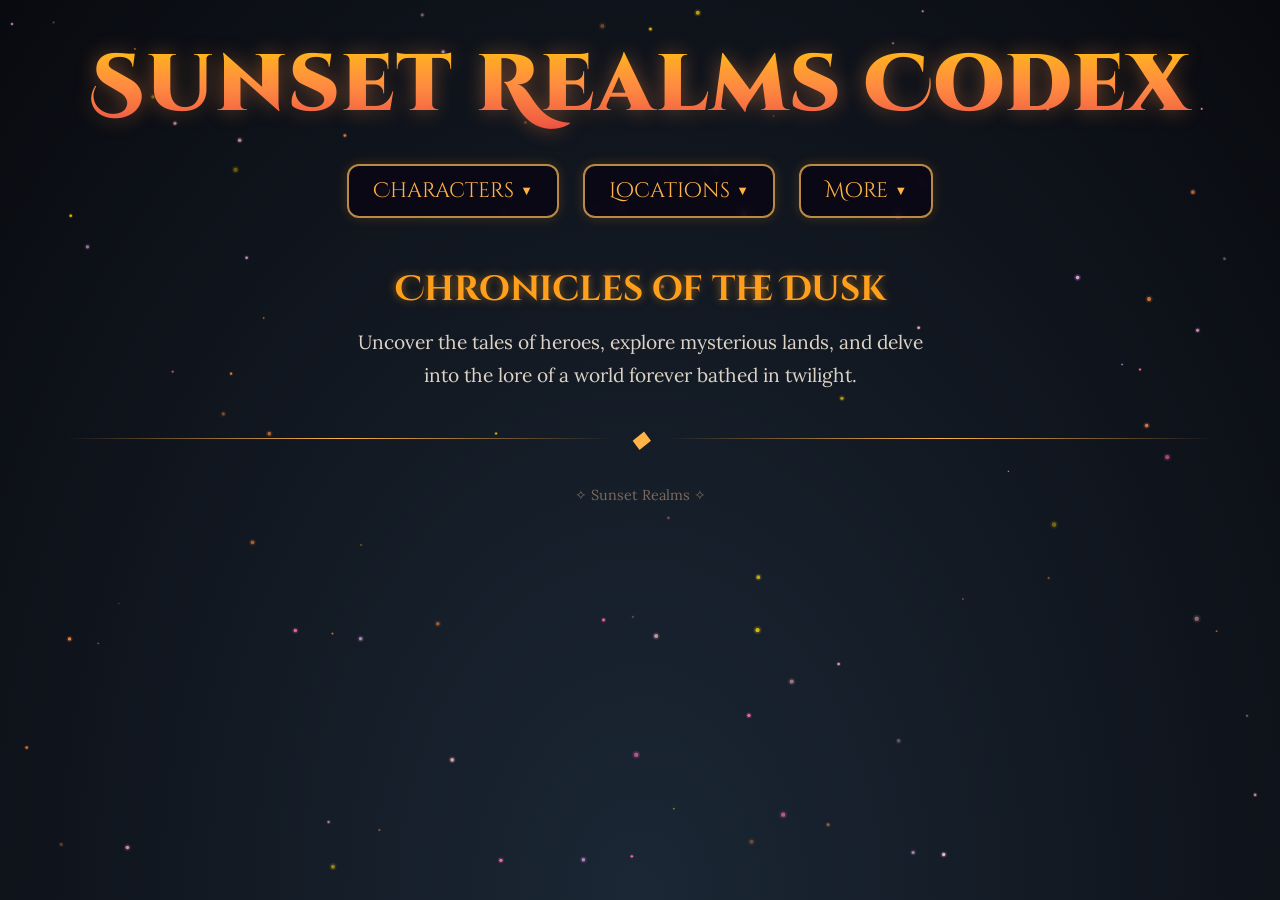
==== index.html @ 877723d3 "Add files via upload" ====
<!DOCTYPE html>
<html lang="en">
<head>
   <meta charset="UTF-8">
   <meta name="viewport" content="width=device-width, initial-scale=1.0">
   <title>Sunset Realms – D&D Codex</title>
   <link rel="preconnect" href="https://fonts.googleapis.com">
   <link rel="preconnect" href="https://fonts.gstatic.com" crossorigin>
<link href="https://fonts.googleapis.com/css2?family=Cinzel+Decorative:wght@700;900&family=Lora:ital,wght@0,400;0,700;1,400&display=swap" rel="stylesheet">
   <link rel="stylesheet" href="styles/homemain.css">
</head>
<body>
   <!-- Animated starfield canvas (same as character page) -->
<canvas id="stars-canvas"></canvas>

   <div class="container">
<!-- Top bar with site title and navigation -->
       <header class="home-header">
           <h1 class="site-title">Sunset Realms Codex</h1>
            <nav class="main-nav">
<ul class="nav-list">
<li class="nav-item dropdown">
                       <button class="dropdown-trigger" data-menu="characters">
                            Characters <span class="arrow">▼</span>
</button>
<ul class="dropdown-menu" id="dropdown-characters">
                           <li><a href="character.html">Eldrin Shadowmere</a></li>
                           <li><a href="#">Lyra Moonshadow</a></li>
                            <li><a href="#">Thorne Ironvein</a></li>
                           <li><a href="#">Seraphina Dawnstar</a></li>
                        </ul>
                    </li>
                   <li class="nav-item dropdown">
<button class="dropdown-trigger" data-menu="locations">
                            Locations <span class="arrow">▼</span>
                        </button>
<ul class="dropdown-menu" id="dropdown-locations">
<li><a href="#">The Sunken Crypts of Myr</a></li>
                           <li><a href="#">Ghostlight Bridge</a></li>
                            <li><a href="#">Thornhollow Village</a></li>
                            <li><a href="#">Silvanus Enclave</a></li>
                           <li><a href="#">Obsidian Peaks</a></li>
                        </ul>
                    </li>
<li class="nav-item dropdown">
<button class="dropdown-trigger" data-menu="other">
                            More <span class="arrow">▼</span>
                        </button>
                       <ul class="dropdown-menu" id="dropdown-other">
                            <li><a href="#">Factions</a></li>
                           <li><a href="#">Artifacts</a></li>
                            <li><a href="#">Quests</a></li>
                            <li><a href="#">Bestiary</a></li>
                            <li><a href="#">Timeline</a></li>
                        </ul>
</li>
                </ul>
</nav>
        </header>

        <!-- Hero message -->
       <section class="hero-message">
           <h2>Chronicles of the Dusk</h2>
            <p>Uncover the tales of heroes, explore mysterious lands, and delve into the lore of a world forever bathed in twilight.</p>
       </section>

        <!-- Decorative divider -->
        <div class="divider">
            <i>◆</i>
        </div>

       <!-- Footer -->
        <footer>
            ✧ Sunset Realms ✧</footer>
    </div>

    <!-- Starfield animation (shared) -->
   <script src="scripts/charscript.js"></script>
   <!-- Dropdown toggle logic -->
<script src="scripts/homescript.js"></script>
</body>
</html>
---- styles/homemain.css ----
* {
    margin: 0;
    padding: 0;
    box-sizing: border-box;
}

body {
    min-height: 100vh;
    background: radial-gradient(ellipse at bottom, #1b2735 0%, #090a0f 100%);
    font-family: 'Lora', serif;
    color: #f5e6d3;
    overflow-x: hidden;
}

/* Canvas for animated stars (same as character page) */
#stars-canvas {
    position: fixed;
    top: 0;
    left: 0;
    width: 100%;
    height: 100%;
    z-index: 0;
    pointer-events: none;
}

/* Main content container */
.container {
    position: relative;
    z-index: 1;
    max-width: 1200px;
    margin: 0 auto;
    padding: 2rem 1.5rem 3rem;
}

/* Header & Navigation */
.home-header {
    text-align: center;
    margin-bottom: 3rem;
}

.site-title {
    font-family: 'Cinzel Decorative', cursive;
    font-size: clamp(2.8rem, 10vw, 5rem);
    font-weight: 900;
    background: linear-gradient(180deg, #ffd700 0%, #ff8c42 50%, #e63946 100%);
    -webkit-background-clip: text;
    -webkit-text-fill-color: transparent;
    background-clip: text;
    text-shadow: 0 0 20px rgba(255, 140, 66, 0.4);
    letter-spacing: 2px;
    margin-bottom: 1.5rem;
}

/* Navigation bar */
.main-nav {
    display: inline-block;
}

.nav-list {
    display: flex;
    gap: 1.5rem;
    list-style: none;
    justify-content: center;
    flex-wrap: wrap;
}

.nav-item {
    position: relative;
}

.dropdown-trigger {
    background: none;
    border: 2px solid #b88a44;
    border-radius: 12px;
    padding: 0.7rem 1.5rem;
    font-family: 'Cinzel Decorative', cursive;
    font-size: 1.3rem;
    color: #ffb347;
    cursor: pointer;
    background: rgba(10, 5, 20, 0.8);
    backdrop-filter: blur(4px);
    transition: all 0.3s ease;
    display: flex;
    align-items: center;
    gap: 0.4rem;
    box-shadow: 0 0 12px rgba(255, 140, 0, 0.2);
}

.dropdown-trigger:hover,
.dropdown-trigger.active {
    background: rgba(25, 10, 40, 0.9);
    border-color: #ffb347;
    color: #ffd166;
    box-shadow: 0 0 20px rgba(255, 140, 0, 0.5);
}

.arrow {
    font-size: 0.8rem;
    transition: transform 0.3s ease;
}

.dropdown-trigger.active .arrow {
    transform: rotate(180deg);
}

/* Dropdown menu */
.dropdown-menu {
    position: absolute;
    top: calc(100% + 8px);
    left: 50%;
    transform: translateX(-50%);
    background: rgba(10, 5, 20, 0.95);
    backdrop-filter: blur(8px);
    border: 2px solid #b88a44;
    border-radius: 14px;
    padding: 0.8rem 0;
    min-width: 220px;
    list-style: none;
    opacity: 0;
    visibility: hidden;
    transition: opacity 0.25s ease, transform 0.25s ease;
    transform-origin: top center;
    z-index: 10;
    box-shadow: 0 10px 30px rgba(0,0,0,0.6);
}

.dropdown-menu.show {
    opacity: 1;
    visibility: visible;
    transform: translateX(-50%) translateY(0);
}

.dropdown-menu li {
    text-align: center;
}

.dropdown-menu a {
    display: block;
    padding: 0.7rem 1.5rem;
    color: #e4d4b0;
    text-decoration: none;
    font-size: 1.1rem;
    transition: background 0.2s, color 0.2s;
    font-family: 'Lora', serif;
    letter-spacing: 0.5px;
}

.dropdown-menu a:hover {
    background: rgba(255, 140, 66, 0.15);
    color: #ffd166;
}

/* Hero message */
.hero-message {
    text-align: center;
    margin: 3rem 0 2rem;
}

.hero-message h2 {
    font-family: 'Cinzel Decorative', cursive;
    font-size: 2.2rem;
    color: #ff9f1c;
    margin-bottom: 0.8rem;
    text-shadow: 0 0 8px rgba(255, 159, 28, 0.5);
}

.hero-message p {
    font-size: 1.2rem;
    color: #dcd3c6;
    max-width: 600px;
    margin: 0 auto;
    line-height: 1.7;
}

/* Divider (same as character page) */
.divider {
    display: flex;
    align-items: center;
    justify-content: center;
    gap: 1rem;
    margin: 2rem 0;
}

.divider::before,
.divider::after {
    content: '';
    height: 1px;
    flex: 1;
    background: linear-gradient(to right, transparent, #ffb347, transparent);
}

.divider i {
    color: #ffb347;
    font-size: 1.5rem;
}

/* Footer */
footer {
    text-align: center;
    margin-top: 2rem;
    color: #7a6a5a;
    font-size: 0.9rem;
}

/* Responsive */
@media (max-width: 600px) {
    .nav-list {
        flex-direction: column;
        gap: 1rem;
    }
    .dropdown-menu {
        position: static;
        transform: none;
        margin-top: 0.5rem;
        border-radius: 0 0 14px 14px;
    }
    .dropdown-trigger {
        width: 100%;
        justify-content: center;
    }
}
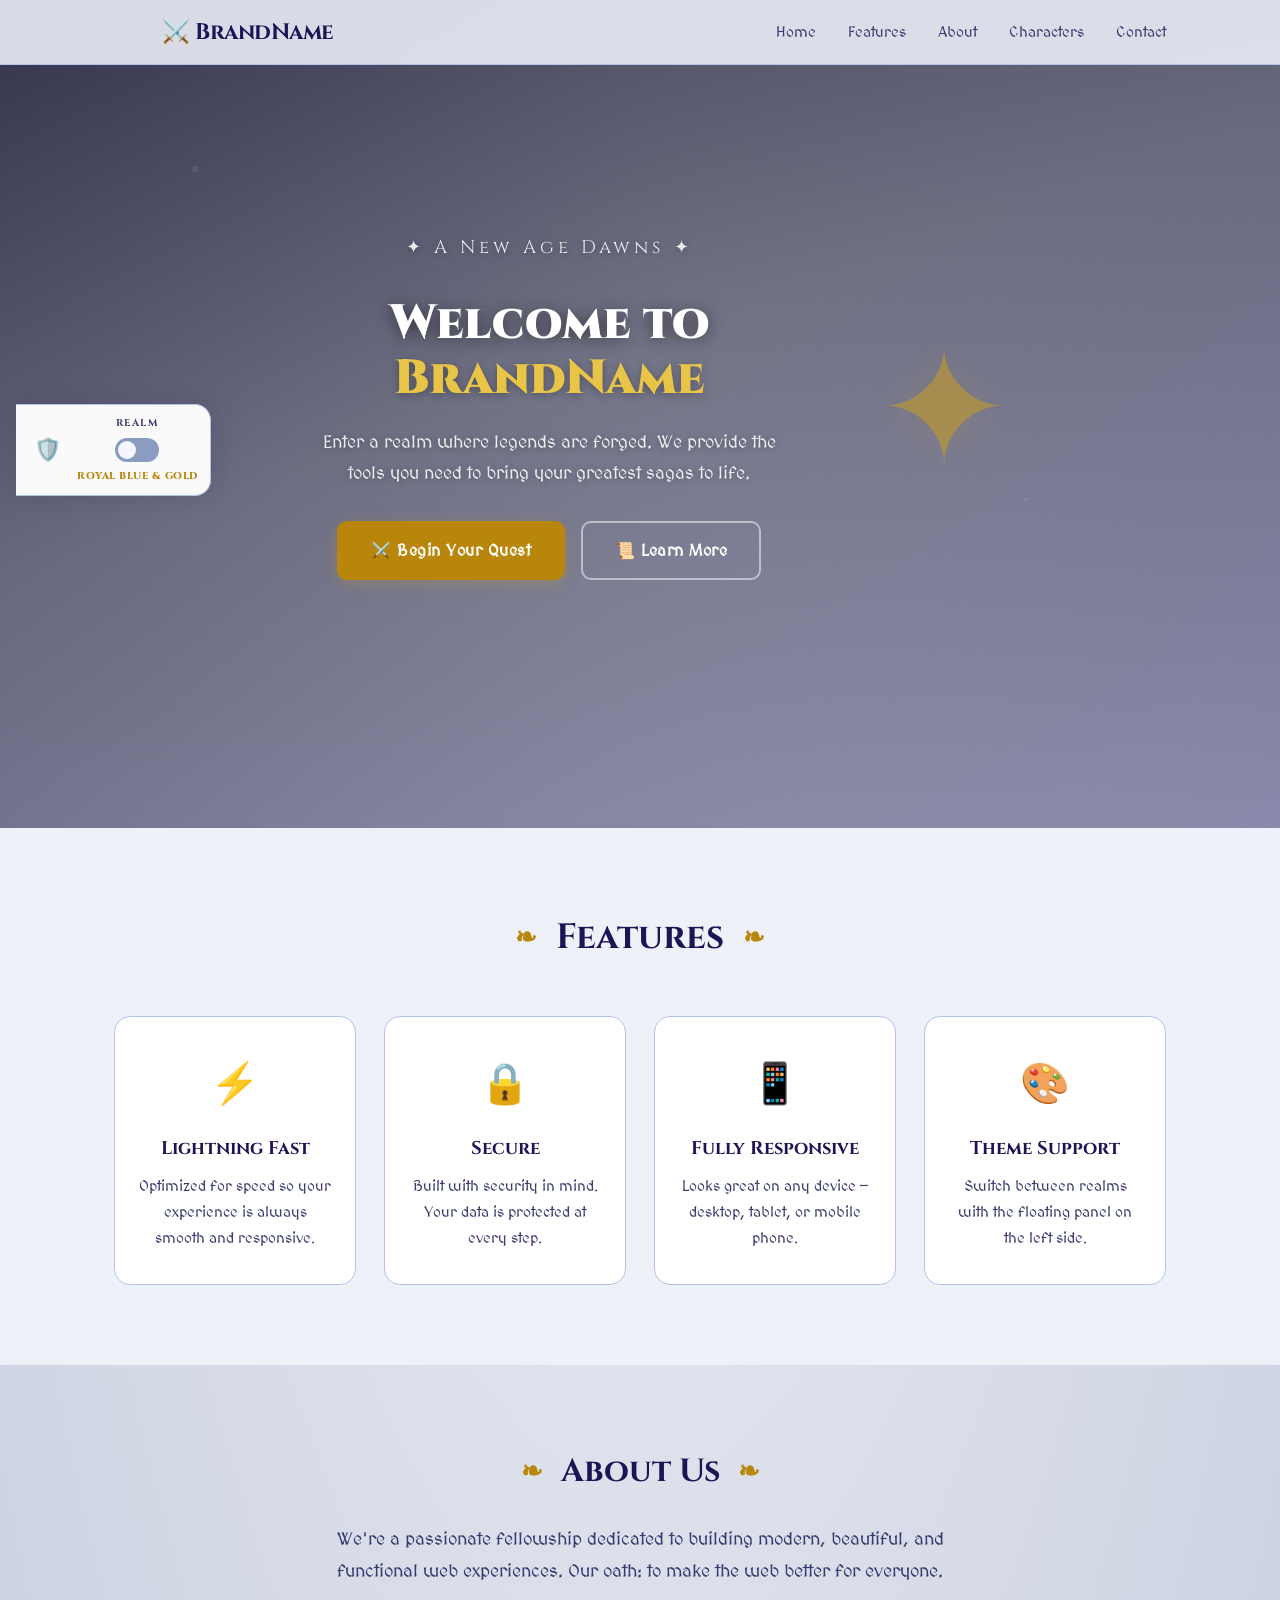
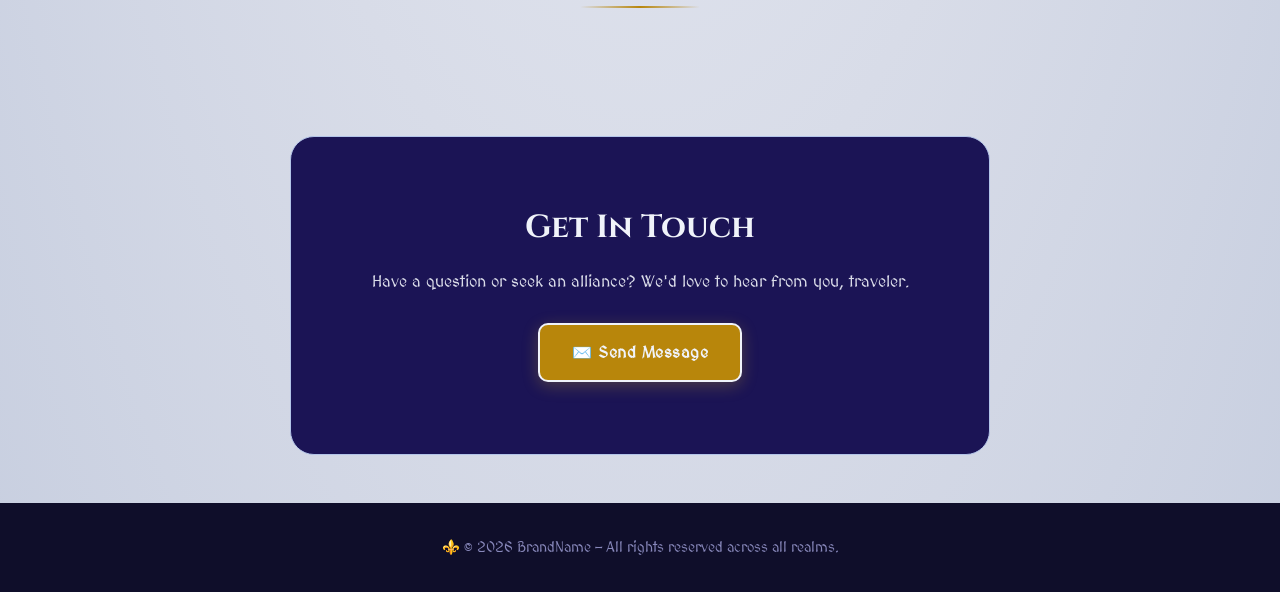
==== commit 15378977: "Add files via upload" ====
--- a/index.html
+++ b/index.html
@@ -1,82 +1,122 @@
-<!DOCTYPE html>
-<html lang="en">
-<head>
-   <meta charset="UTF-8">
-   <meta name="viewport" content="width=device-width, initial-scale=1.0">
-   <title>Sunset Realms – D&D Codex</title>
-   <link rel="preconnect" href="https://fonts.googleapis.com">
-   <link rel="preconnect" href="https://fonts.gstatic.com" crossorigin>
-<link href="https://fonts.googleapis.com/css2?family=Cinzel+Decorative:wght@700;900&family=Lora:ital,wght@0,400;0,700;1,400&display=swap" rel="stylesheet">
-   <link rel="stylesheet" href="styles/homemain.css">
-</head>
-<body>
-   <!-- Animated starfield canvas (same as character page) -->
-<canvas id="stars-canvas"></canvas>
-
-   <div class="container">
-<!-- Top bar with site title and navigation -->
-       <header class="home-header">
-           <h1 class="site-title">Sunset Realms Codex</h1>
-            <nav class="main-nav">
-<ul class="nav-list">
-<li class="nav-item dropdown">
-                       <button class="dropdown-trigger" data-menu="characters">
-                            Characters <span class="arrow">▼</span>
-</button>
-<ul class="dropdown-menu" id="dropdown-characters">
-                           <li><a href="character.html">Eldrin Shadowmere</a></li>
-                           <li><a href="#">Lyra Moonshadow</a></li>
-                            <li><a href="#">Thorne Ironvein</a></li>
-                           <li><a href="#">Seraphina Dawnstar</a></li>
-                        </ul>
-                    </li>
-                   <li class="nav-item dropdown">
-<button class="dropdown-trigger" data-menu="locations">
-                            Locations <span class="arrow">▼</span>
-                        </button>
-<ul class="dropdown-menu" id="dropdown-locations">
-<li><a href="#">The Sunken Crypts of Myr</a></li>
-                           <li><a href="#">Ghostlight Bridge</a></li>
-                            <li><a href="#">Thornhollow Village</a></li>
-                            <li><a href="#">Silvanus Enclave</a></li>
-                           <li><a href="#">Obsidian Peaks</a></li>
-                        </ul>
-                    </li>
-<li class="nav-item dropdown">
-<button class="dropdown-trigger" data-menu="other">
-                            More <span class="arrow">▼</span>
-                        </button>
-                       <ul class="dropdown-menu" id="dropdown-other">
-                            <li><a href="#">Factions</a></li>
-                           <li><a href="#">Artifacts</a></li>
-                            <li><a href="#">Quests</a></li>
-                            <li><a href="#">Bestiary</a></li>
-                            <li><a href="#">Timeline</a></li>
-                        </ul>
-</li>
-                </ul>
-</nav>
-        </header>
-
-        <!-- Hero message -->
-       <section class="hero-message">
-           <h2>Chronicles of the Dusk</h2>
-            <p>Uncover the tales of heroes, explore mysterious lands, and delve into the lore of a world forever bathed in twilight.</p>
-       </section>
-
-        <!-- Decorative divider -->
-        <div class="divider">
-            <i>◆</i>
-        </div>
-
-       <!-- Footer -->
-        <footer>
-            ✧ Sunset Realms ✧</footer>
-    </div>
-
-    <!-- Starfield animation (shared) -->
-   <script src="scripts/charscript.js"></script>
-   <!-- Dropdown toggle logic -->
-<script src="scripts/homescript.js"></script>
-</body>
-</html>
+<!DOCTYPE html>
+<html lang="en">
+<head>
+  <meta charset="UTF-8" />
+  <meta name="viewport" content="width=device-width, initial-scale=1.0" />
+  <title>BrandName — Realm of Legends</title>
+  <link rel="preconnect" href="https://fonts.googleapis.com" />
+  <link rel="preconnect" href="https://fonts.gstatic.com" crossorigin />
+  <link href="https://fonts.googleapis.com/css2?family=Cinzel:wght@400;700;900&family=MedievalSharp&display=swap" rel="stylesheet" />
+  <link rel="stylesheet" href="styles/style.css" />
+</head>
+<body>
+
+  <!-- Floating Theme Panel -->
+  <div class="theme-panel" id="themePanel">
+    <button class="theme-panel-toggle" id="themePanelToggle" aria-label="Toggle theme panel">
+      🛡️
+    </button>
+    <div class="theme-panel-body" id="themePanelBody">
+      <p class="theme-label">Realm</p>
+      <div class="toggle-switch">
+        <input type="checkbox" id="themeToggle" />
+        <label for="themeToggle" class="toggle-slider"></label>
+      </div>
+      <p class="theme-status" id="themeStatus">Royal Blue & Gold</p>
+    </div>
+  </div>
+
+  <!-- Navigation -->
+  <nav class="navbar" id="navbar">
+    <div class="container nav-container">
+      <div class="nav-brand">⚔️ BrandName</div>
+      <ul class="nav-links" id="navLinks">
+        <li><a href="index.html">Home</a></li>
+        <li><a href="index.html#features">Features</a></li>
+        <li><a href="index.html#about">About</a></li>
+        <li><a href="characters.html">Characters</a></li>
+        <li><a href="index.html#contact">Contact</a></li>
+      </ul>
+      <div class="hamburger" id="hamburger">
+        <span></span><span></span><span></span>
+      </div>
+    </div>
+  </nav>
+
+  <!-- Hero Section -->
+  <section class="hero" id="hero">
+    <div class="hero-overlay"></div>
+    <div class="hero-particles" aria-hidden="true"></div>
+    <div class="container hero-container">
+      <div class="hero-content">
+        <p class="hero-subtitle">✦ A New Age Dawns ✦</p>
+        <h1>Welcome to <span class="accent">BrandName</span></h1>
+        <p>Enter a realm where legends are forged. We provide the tools you need to bring your greatest sagas to life.</p>
+        <div class="hero-buttons">
+          <a href="#features" class="btn btn-primary">⚔️ Begin Your Quest</a>
+          <a href="#about" class="btn btn-secondary">📜 Learn More</a>
+        </div>
+      </div>
+      <div class="hero-visual">
+        <div class="hero-graphic">✦</div>
+      </div>
+    </div>
+  </section>
+
+  <!-- Features Section -->
+  <section class="features" id="features">
+    <div class="container">
+      <h2><span class="ornament">❧</span> Features <span class="ornament">❧</span></h2>
+      <div class="features-grid">
+        <div class="feature-card">
+          <div class="feature-icon">⚡</div>
+          <h3>Lightning Fast</h3>
+          <p>Optimized for speed so your experience is always smooth and responsive.</p>
+        </div>
+        <div class="feature-card">
+          <div class="feature-icon">🔒</div>
+          <h3>Secure</h3>
+          <p>Built with security in mind. Your data is protected at every step.</p>
+        </div>
+        <div class="feature-card">
+          <div class="feature-icon">📱</div>
+          <h3>Fully Responsive</h3>
+          <p>Looks great on any device — desktop, tablet, or mobile phone.</p>
+        </div>
+        <div class="feature-card">
+          <div class="feature-icon">🎨</div>
+          <h3>Theme Support</h3>
+          <p>Switch between realms with the floating panel on the left side.</p>
+        </div>
+      </div>
+    </div>
+  </section>
+
+  <!-- About Section -->
+  <section class="about" id="about">
+    <div class="container">
+      <h2><span class="ornament">❧</span> About Us <span class="ornament">❧</span></h2>
+      <p>We're a passionate fellowship dedicated to building modern, beautiful, and functional web experiences. Our oath: to make the web better for everyone.</p>
+      <div class="ornament-divider"></div>
+    </div>
+  </section>
+
+  <!-- Contact Section -->
+  <section class="contact" id="contact">
+    <div class="container">
+      <h2>Get In Touch</h2>
+      <p>Have a question or seek an alliance? We'd love to hear from you, traveler.</p>
+      <a href="mailto:hello@brandname.com" class="btn btn-primary">✉️ Send Message</a>
+    </div>
+  </section>
+
+  <!-- Footer -->
+  <footer class="footer">
+    <div class="container">
+      <p class="footer-text">⚜️ &copy; 2026 BrandName — All rights reserved across all realms.</p>
+    </div>
+  </footer>
+
+  <script src="scripts/indexscript.js"></script>
+</body>
+</html>
--- a/styles/style.css
+++ b/styles/style.css
@@ -0,0 +1,1191 @@
+/* ==============================================
+   Fantasy Theme System
+   Theme A: Royal Blue & Gold  (light mode)
+   Theme B: Crimson & Silver   (dark mode)
+   ============================================== */
+
+/* ========================================
+   VARIABLES — Royal Blue & Gold (Light)
+   ======================================== */
+   :root {
+    --font-display: 'Cinzel', serif;
+    --font-body:    'MedievalSharp', cursive;
+  
+    --bg-primary:       #e6eaf4;
+    --bg-secondary:     #f0f3fa;
+    --bg-card:          #ffffff;
+    --text-primary:     #1b1455;
+    --text-secondary:   #363a6e;
+    --accent:           #b8860b;
+    --accent-hover:     #967011;
+    --gold:             #c59b26;
+    --gold-light:       #e8c547;
+    --gold-glow:        rgba(197, 155, 38, 0.3);
+    --border-color:     #b3c4e8;
+    --shadow:           rgba(27, 20, 85, 0.1);
+    --shadow-strong:    rgba(27, 20, 85, 0.18);
+    --nav-bg:           rgba(230, 234, 244, 0.92);
+    --hero-graphic:     #c59b26;
+    --feature-bg:       #eef1f8;
+    --contact-bg:       #1b1455;
+    --contact-text:     #f0f3fa;
+    --footer-bg:        #0f0e2a;
+    --footer-text:      #8888bb;
+    --toggle-bg:        #8a9cc0;
+    --toggle-knob:      #f5f5ff;
+    --panel-bg:         rgba(255, 255, 255, 0.97);
+    --panel-border:     #b3c4e8;
+    --panel-shadow:     rgba(27, 20, 85, 0.12);
+    --btn-secondary-border: #b3c4e8;
+    --btn-secondary-text:   #1b1455;
+    --hero-overlay:     linear-gradient(
+                          160deg,
+                          rgba(15, 14, 42, 0.82) 0%,
+                          rgba(15, 14, 42, 0.55) 45%,
+                          rgba(27, 20, 85, 0.4) 100%
+                        );
+    --trait-bg:         rgba(184, 134, 11, 0.12);
+    --trait-text:       #b8860b;
+    --ring-color:       #b8860b;
+    --detail-bg:        rgba(230, 234, 244, 0.6);
+    --meta-tag-bg:      rgba(184, 134, 11, 0.1);
+    --meta-tag-text:    #b8860b;
+    --back-link-color:  #b8860b;
+    --ornament-color:   #b8860b;
+    --card-border-glow: rgba(184, 134, 11, 0.25);
+    --bg-radial:        radial-gradient(ellipse at top, #f0f3fa 0%, #d8dce8 60%, #c8cfe0 100%);
+  }
+  
+  /* ========================================
+     VARIABLES — Crimson & Silver (Dark)
+     ======================================== */
+  [data-theme="silver-red"] {
+    --bg-primary:       #14080c;
+    --bg-secondary:     #220e14;
+    --bg-card:          #2a131c;
+    --text-primary:     #e4d5c4;
+    --text-secondary:   #c0a898;
+    --accent:           #d93028;
+    --accent-hover:     #f44038;
+    --gold:             #8a8a9a;
+    --gold-light:       #a8a8b8;
+    --gold-glow:        rgba(217, 48, 40, 0.3);
+    --border-color:     #3d1f26;
+    --shadow:           rgba(0, 0, 0, 0.45);
+    --shadow-strong:    rgba(0, 0, 0, 0.6);
+    --nav-bg:           rgba(20, 8, 12, 0.94);
+    --hero-graphic:     #d93028;
+    --feature-bg:       #1a0c10;
+    --contact-bg:       #2a131c;
+    --contact-text:     #e4d5c4;
+    --footer-bg:        #0a0406;
+    --footer-text:      #776660;
+    --toggle-bg:        #553338;
+    --toggle-knob:      #f0e8e0;
+    --panel-bg:         rgba(35, 15, 20, 0.97);
+    --panel-border:     #3d1f26;
+    --panel-shadow:     rgba(0, 0, 0, 0.5);
+    --btn-secondary-border: #3d1f26;
+    --btn-secondary-text:   #e4d5c4;
+    --hero-overlay:     linear-gradient(
+                          160deg,
+                          rgba(10, 4, 6, 0.9) 0%,
+                          rgba(30, 10, 16, 0.6) 45%,
+                          rgba(42, 19, 28, 0.4) 100%
+                        );
+    --trait-bg:         rgba(217, 48, 40, 0.12);
+    --trait-text:       #d93028;
+    --ring-color:       #d93028;
+    --detail-bg:        rgba(25, 10, 14, 0.6);
+    --meta-tag-bg:      rgba(217, 48, 40, 0.1);
+    --meta-tag-text:    #d93028;
+    --back-link-color:  #d93028;
+    --ornament-color:   #d93028;
+    --card-border-glow: rgba(217, 48, 40, 0.25);
+    --bg-radial:        radial-gradient(ellipse at top, #1a0c10 0%, #14080c 50%, #0e0508 100%);
+  }
+  
+  
+  /* ==================================
+     Reset & Base Styles
+     ================================== */
+  *,
+  *::before,
+  *::after {
+    margin: 0;
+    padding: 0;
+    box-sizing: border-box;
+  }
+  
+  html {
+    scroll-behavior: smooth;
+  }
+  
+  body {
+    font-family: var(--font-body);
+    background: var(--bg-radial);
+    background-color: var(--bg-primary);
+    color: var(--text-primary);
+    line-height: 1.7;
+    transition: background-color 0.5s ease, color 0.5s ease;
+    overflow-x: hidden;
+  }
+  
+  a {
+    text-decoration: none;
+    color: inherit;
+  }
+  
+  ul {
+    list-style: none;
+  }
+  
+  .container {
+    max-width: 1100px;
+    margin: 0 auto;
+    padding: 0 24px;
+  }
+  
+  section {
+    padding: 80px 0;
+  }
+  
+  
+  /* ==================================
+     Floating Theme Panel
+     ================================== */
+  .theme-panel {
+    position: fixed;
+    top: 50%;
+    left: 16px;
+    transform: translateY(-50%);
+    z-index: 10000;
+    background: var(--panel-bg);
+    border: 1px solid var(--panel-border);
+    border-left: none;
+    border-radius: 0 16px 16px 0;
+    box-shadow: 4px 0 24px var(--panel-shadow);
+    padding: 10px 12px 10px 14px;
+    display: flex;
+    align-items: center;
+    gap: 12px;
+    transition: opacity 0.3s ease, box-shadow 0.3s ease, background-color 0.4s ease, border-color 0.4s ease;
+    cursor: default;
+    backdrop-filter: blur(12px);
+    -webkit-backdrop-filter: blur(12px);
+  }
+  
+  .theme-panel:hover {
+    box-shadow: 6px 0 32px var(--panel-shadow);
+  }
+  
+  .theme-panel.hidden {
+    opacity: 0;
+    pointer-events: none;
+  }
+  
+  .panel-open .theme-panel.hidden {
+    opacity: 1;
+    pointer-events: auto;
+  }
+  
+  .theme-panel-toggle {
+    background: none;
+    border: none;
+    cursor: pointer;
+    font-size: 22px;
+    line-height: 1;
+    padding: 6px 4px;
+    border-radius: 8px;
+    transition: background 0.2s;
+    flex-shrink: 0;
+    display: flex;
+    align-items: center;
+    justify-content: center;
+    color: inherit;
+  }
+  
+  .theme-panel-toggle:hover {
+    background: rgba(128, 128, 128, 0.15);
+  }
+  
+  .theme-panel-body {
+    display: flex;
+    flex-direction: column;
+    align-items: center;
+    gap: 6px;
+    white-space: nowrap;
+  }
+  
+  .theme-label {
+    font-family: var(--font-display);
+    font-size: 10px;
+    font-weight: 700;
+    color: var(--text-secondary);
+    text-transform: uppercase;
+    letter-spacing: 1.5px;
+    margin: 0;
+  }
+  
+  .theme-status {
+    font-family: var(--font-display);
+    font-size: 10px;
+    font-weight: 800;
+    color: var(--accent);
+    margin: 0;
+    text-transform: uppercase;
+    letter-spacing: 0.5px;
+  }
+  
+  /* Toggle Switch */
+  .toggle-switch {
+    position: relative;
+    width: 44px;
+    height: 24px;
+  }
+  
+  .toggle-switch input {
+    opacity: 0;
+    width: 0;
+    height: 0;
+    position: absolute;
+  }
+  
+  .toggle-slider {
+    position: absolute;
+    cursor: pointer;
+    inset: 0;
+    background-color: var(--toggle-bg);
+    border-radius: 24px;
+    transition: background-color 0.3s ease;
+  }
+  
+  .toggle-slider::before {
+    content: '';
+    position: absolute;
+    height: 18px;
+    width: 18px;
+    left: 3px;
+    bottom: 3px;
+    background-color: var(--toggle-knob);
+    border-radius: 50%;
+    transition: transform 0.3s ease, background-color 0.3s ease;
+  }
+  
+  .toggle-switch input:checked + .toggle-slider {
+    background-color: var(--accent);
+  }
+  
+  .toggle-switch input:checked + .toggle-slider::before {
+    transform: translateX(20px);
+  }
+  
+  /* Mobile: hide panel body */
+  @media (max-width: 600px) {
+    .theme-panel-body {
+      display: none;
+    }
+    .theme-panel {
+      padding: 10px 8px 10px 10px;
+      border-radius: 0 12px 12px 0;
+    }
+    .theme-panel:hover .theme-panel-body,
+    .theme-panel.active .theme-panel-body {
+      display: flex;
+      position: absolute;
+      left: 48px;
+      top: 50%;
+      transform: translateY(-50%);
+      background: var(--panel-bg);
+      border: 1px solid var(--panel-border);
+      border-radius: 12px;
+      padding: 12px 16px;
+      box-shadow: 6px 6px 24px var(--panel-shadow);
+    }
+  }
+  
+  
+  /* ==================================
+     Navigation
+     ================================== */
+  .navbar {
+    position: fixed;
+    top: 0;
+    left: 0;
+    right: 0;
+    z-index: 900;
+    background: var(--nav-bg);
+    backdrop-filter: blur(14px);
+    -webkit-backdrop-filter: blur(14px);
+    border-bottom: 1px solid var(--border-color);
+    transition: background-color 0.4s ease, border-color 0.4s ease;
+  }
+  
+  .nav-container {
+    display: flex;
+    justify-content: space-between;
+    align-items: center;
+    height: 64px;
+  }
+  
+  .nav-brand {
+    font-family: var(--font-display);
+    font-size: 1.4rem;
+    font-weight: 700;
+    letter-spacing: -0.5px;
+    margin-left: 48px;
+  }
+  
+  .nav-links {
+    display: flex;
+    gap: 32px;
+  }
+  
+  .nav-links a {
+    font-family: var(--font-body);
+    font-weight: 500;
+    font-size: 0.95rem;
+    color: var(--text-secondary);
+    transition: color 0.3s;
+    position: relative;
+  }
+  
+  .nav-links a::after {
+    content: '';
+    position: absolute;
+    width: 0;
+    height: 2px;
+    background: var(--accent);
+    left: 0;
+    bottom: -4px;
+    transition: width 0.3s ease;
+  }
+  
+  .nav-links a:hover {
+    color: var(--accent);
+  }
+  
+  .nav-links a:hover::after,
+  .nav-links a.active::after {
+    width: 100%;
+  }
+  
+  .nav-links a.active {
+    color: var(--accent);
+    font-weight: 700;
+  }
+  
+  .hamburger {
+    display: none;
+    flex-direction: column;
+    gap: 5px;
+    cursor: pointer;
+    padding: 4px;
+    background: none;
+    border: none;
+  }
+  
+  .hamburger span {
+    display: block;
+    width: 24px;
+    height: 2.5px;
+    background: var(--text-primary);
+    border-radius: 2px;
+    transition: background 0.3s, transform 0.3s, opacity 0.3s;
+  }
+  
+  /* Mobile Nav */
+  @media (max-width: 768px) {
+    .hamburger {
+      display: flex;
+    }
+    .nav-brand {
+      margin-left: 56px;
+    }
+    .nav-links {
+      position: fixed;
+      top: 64px;
+      left: 0;
+      right: 0;
+      flex-direction: column;
+      background: var(--nav-bg);
+      padding: 24px;
+      gap: 20px;
+      border-bottom: 1px solid var(--border-color);
+      transform: translateY(-120%);
+      transition: transform 0.35s ease;
+    }
+    .nav-links.open {
+      transform: translateY(0);
+    }
+    .nav-links a {
+      font-size: 1.1rem;
+    }
+  }
+  
+  
+  /* ==================================
+     Hero / Home Section
+     ================================== */
+  .hero {
+    position: relative;
+    display: flex;
+    align-items: center;
+    justify-content: center;
+    min-height: 92vh;
+    padding-top: 64px;
+    background: url('https://images.unsplash.com/photo-1557683316-973673baf926?auto=format&fit=crop&w=1920&q=80')
+      center / cover no-repeat fixed;
+    color: #ffffff;
+    overflow: hidden;
+  }
+  
+  .hero-overlay {
+    position: absolute;
+    inset: 0;
+    background: var(--hero-overlay);
+    z-index: 1;
+    pointer-events: none;
+  }
+  
+  /* Floating particle sparkles */
+  .hero-particles {
+    position: absolute;
+    inset: 0;
+    z-index: 1;
+    pointer-events: none;
+    overflow: hidden;
+  }
+  
+  .hero-particles::before,
+  .hero-particles::after {
+    content: '';
+    position: absolute;
+    border-radius: 50%;
+    background: rgba(255, 255, 255, 0.08);
+    animation: drift 8s ease-in-out infinite alternate;
+  }
+  
+  .hero-particles::before {
+    width: 6px;
+    height: 6px;
+    top: 20%;
+    left: 15%;
+    animation-duration: 8s;
+    animation-delay: 0s;
+  }
+  
+  .hero-particles::after {
+    width: 4px;
+    height: 4px;
+    top: 60%;
+    left: 80%;
+    animation-duration: 12s;
+    animation-delay: 3s;
+  }
+  
+  @keyframes drift {
+    0%   { transform: translate(0, 0) scale(1);   opacity: 0; }
+    50%  { transform: translate(30px, -40px) scale(1.5); opacity: 0.8; }
+    100% { transform: translate(-20px, -80px) scale(0.5); opacity: 0; }
+  }
+  
+  .hero-container {
+    position: relative;
+    z-index: 2;
+    display: flex;
+    align-items: center;
+    justify-content: center;
+    gap: 48px;
+    text-align: center;
+  }
+  
+  .hero-content {
+    flex: 1;
+    max-width: 560px;
+  }
+  
+  .hero-subtitle {
+    font-family: var(--font-display);
+    font-size: 1rem;
+    color: var(--gold-light);
+    letter-spacing: 4px;
+    margin-bottom: 16px;
+    text-shadow: 0 2px 10px rgba(0, 0, 0, 0.4);
+  }
+  
+  .hero-content h1 {
+    font-family: var(--font-display);
+    font-size: 3rem;
+    font-weight: 900;
+    line-height: 1.15;
+    margin-bottom: 20px;
+    color: #ffffff;
+    text-shadow: 0 2px 16px rgba(0, 0, 0, 0.5);
+  }
+  
+  .accent {
+    color: var(--gold-light);
+    text-shadow: 0 2px 8px rgba(0, 0, 0, 0.3);
+  }
+  
+  .hero-content p {
+    font-size: 1.15rem;
+    color: rgba(255, 255, 255, 0.88);
+    margin-bottom: 32px;
+    max-width: 460px;
+    margin-left: auto;
+    margin-right: auto;
+    text-shadow: 0 1px 6px rgba(0, 0, 0, 0.3);
+  }
+  
+  .hero-buttons {
+    display: flex;
+    gap: 16px;
+    justify-content: center;
+    flex-wrap: wrap;
+  }
+  
+  .btn {
+    display: inline-block;
+    padding: 14px 32px;
+    font-size: 1rem;
+    font-weight: 600;
+    border-radius: 10px;
+    transition: all 0.3s ease;
+    cursor: pointer;
+    font-family: var(--font-body);
+    letter-spacing: 0.5px;
+  }
+  
+  .btn-primary {
+    background: var(--accent);
+    color: #fff;
+    border: 2px solid transparent;
+    box-shadow: 0 4px 16px var(--gold-glow);
+    position: relative;
+    overflow: hidden;
+  }
+  
+  .btn-primary::before {
+    content: '';
+    position: absolute;
+    inset: 0;
+    background: linear-gradient(135deg, transparent 40%, rgba(255,255,255,0.15) 50%, transparent 60%);
+    transition: transform 0.5s ease;
+    transform: translateX(-100%);
+  }
+  
+  .btn-primary:hover::before {
+    transform: translateX(100%);
+  }
+  
+  .btn-primary:hover {
+    background: var(--accent-hover);
+    transform: translateY(-2px);
+    box-shadow: 0 6px 24px var(--gold-glow);
+  }
+  
+  .btn-secondary {
+    background: transparent;
+    color: #ffffff;
+    border: 2px solid rgba(255, 255, 255, 0.5);
+  }
+  
+  .btn-secondary:hover {
+    border-color: #ffffff;
+    color: #ffffff;
+    background: rgba(255, 255, 255, 0.1);
+    transform: translateY(-2px);
+  }
+  
+  .hero-visual {
+    flex-shrink: 0;
+    display: flex;
+    align-items: center;
+    justify-content: center;
+  }
+  
+  .hero-graphic {
+    font-size: 10rem;
+    color: var(--hero-graphic);
+    opacity: 0.6;
+    line-height: 1;
+    animation: float 3s ease-in-out infinite;
+    filter: drop-shadow(0 4px 20px var(--gold-glow));
+  }
+  
+  @keyframes float {
+    0%, 100% { transform: translateY(0); }
+    50% { transform: translateY(-16px); }
+  }
+  
+  
+  /* ==================================
+     Features Section
+     ================================== */
+  .features {
+    background: var(--feature-bg);
+    text-align: center;
+    position: relative;
+    transition: background-color 0.4s ease;
+  }
+  
+  .features h2 {
+    font-family: var(--font-display);
+    font-size: 2.2rem;
+    margin-bottom: 8px;
+    color: var(--text-primary);
+  }
+  
+  .ornament {
+    display: inline-block;
+    color: var(--ornament-color);
+    font-size: 1.6rem;
+    margin: 0 10px;
+    vertical-align: middle;
+  }
+  
+  /* Decorative divider under headings */
+  .ornament-divider {
+    width: 120px;
+    height: 2px;
+    background: linear-gradient(90deg, transparent, var(--ornament-color), transparent);
+    margin: 20px auto 0;
+    border-radius: 2px;
+  }
+  
+  .about p {
+    margin-top: 24px;
+  }
+  
+  .features-grid {
+    display: grid;
+    grid-template-columns: repeat(auto-fit, minmax(230px, 1fr));
+    gap: 28px;
+    max-width: 1100px;
+    margin: 48px auto 0;
+  }
+  
+  .feature-card {
+    background: var(--bg-card);
+    border: 1px solid var(--border-color);
+    border-radius: 16px;
+    padding: 32px 24px;
+    transition: transform 0.3s, box-shadow 0.3s, background-color 0.4s, border-color 0.4s;
+    position: relative;
+    overflow: hidden;
+  }
+  
+  /* Subtle shine on card hover */
+  .feature-card::before {
+    content: '';
+    position: absolute;
+    inset: 0;
+    background: linear-gradient(135deg, transparent 40%, rgba(255,255,255,0.06) 48%, rgba(255,255,255,0.06) 52%, transparent 60%);
+    opacity: 0;
+    transition: opacity 0.3s;
+    pointer-events: none;
+  }
+  
+  .feature-card:hover::before {
+    opacity: 1;
+  }
+  
+  .feature-card:hover {
+    transform: translateY(-6px);
+    box-shadow: 0 12px 32px var(--shadow-strong);
+    border-color: var(--ring-color);
+  }
+  
+  .feature-icon {
+    font-size: 2.5rem;
+    margin-bottom: 16px;
+  }
+  
+  .feature-card h3 {
+    font-family: var(--font-display);
+    font-size: 1.15rem;
+    margin-bottom: 10px;
+  }
+  
+  .feature-card p {
+    color: var(--text-secondary);
+    font-size: 0.95rem;
+  }
+  
+  
+  /* ==================================
+     About Section
+     ================================== */
+  .about {
+    text-align: center;
+    max-width: 680px;
+    margin: 0 auto;
+  }
+  
+  .about h2 {
+    font-family: var(--font-display);
+    font-size: 2rem;
+    margin-bottom: 16px;
+  }
+  
+  .about p {
+    color: var(--text-secondary);
+    font-size: 1.1rem;
+    line-height: 1.8;
+  }
+  
+  
+  /* ==================================
+     Contact Section
+     ================================== */
+  .contact {
+    text-align: center;
+    background: var(--contact-bg);
+    color: var(--contact-text);
+    border-radius: 24px;
+    max-width: 700px;
+    margin: 48px auto 0;
+    padding: 64px 24px;
+    transition: background-color 0.4s ease, color 0.4s ease;
+    position: relative;
+    border: 1px solid var(--border-color);
+  }
+  
+  .contact h2 {
+    font-family: var(--font-display);
+    font-size: 2rem;
+    margin-bottom: 12px;
+  }
+  
+  .contact p {
+    margin-bottom: 28px;
+    opacity: 0.9;
+  }
+  
+  .contact .btn {
+    border-color: var(--contact-text);
+    color: var(--contact-text);
+  }
+  
+  .contact .btn:hover {
+    background: var(--contact-text);
+    color: var(--contact-bg);
+  }
+  
+  
+  /* ==================================
+     Characters Banner
+     ================================== */
+  .characters-banner {
+    padding: 120px 24px 60px;
+    text-align: center;
+    background: var(--feature-bg);
+    transition: background-color 0.4s ease;
+  }
+  
+  .characters-banner h1 {
+    font-family: var(--font-display);
+    font-size: 2.8rem;
+    font-weight: 800;
+    margin-bottom: 12px;
+  }
+  
+  .characters-banner p {
+    font-size: 1.15rem;
+    color: var(--text-secondary);
+    max-width: 520px;
+    margin: 0 auto;
+  }
+  
+  
+  /* ==================================
+     Characters Grid & Cards
+     ================================== */
+  .characters-section {
+    background: var(--bg-primary);
+    transition: background-color 0.4s ease;
+  }
+  
+  .characters-grid {
+    display: grid;
+    grid-template-columns: repeat(auto-fill, minmax(280px, 1fr));
+    gap: 32px;
+    padding: 20px 0 80px;
+  }
+  
+  .character-card-link {
+    text-decoration: none;
+    color: inherit;
+    cursor: pointer;
+  }
+  
+  .character-card {
+    background: var(--bg-card);
+    border: 1px solid var(--border-color);
+    border-radius: 20px;
+    padding: 32px 24px;
+    text-align: center;
+    transition: transform 0.3s ease, box-shadow 0.3s ease, background-color 0.4s, border-color 0.4s;
+    cursor: pointer;
+    position: relative;
+    overflow: hidden;
+  }
+  
+  /* Parchment shimmer on card */
+  .character-card::before {
+    content: '';
+    position: absolute;
+    inset: 0;
+    background: linear-gradient(135deg, transparent 40%, rgba(255,255,255,0.06) 48%, rgba(255,255,255,0.06) 52%, transparent 60%);
+    opacity: 0;
+    transition: opacity 0.3s;
+    pointer-events: none;
+  }
+  
+  .character-card:hover::before {
+    opacity: 1;
+  }
+  
+  .character-card:hover {
+    transform: translateY(-8px);
+    box-shadow: 0 16px 40px var(--shadow-strong);
+    border-color: var(--ring-color);
+  }
+  
+  .character-image-wrapper {
+    position: relative;
+    width: 130px;
+    height: 130px;
+    margin: 0 auto 20px;
+  }
+  
+  .character-ring {
+    position: absolute;
+    inset: -6px;
+    border-radius: 50%;
+    border: 3px solid var(--ring-color);
+    opacity: 0.35;
+    transition: opacity 0.4s ease;
+  }
+  
+  .character-card:hover .character-ring {
+    opacity: 0.7;
+  }
+  
+  .character-image {
+    width: 130px;
+    height: 130px;
+    border-radius: 50%;
+    object-fit: cover;
+    border: 4px solid var(--border-color);
+    transition: border-color 0.4s ease, transform 0.3s ease;
+    display: block;
+  }
+  
+  .character-card:hover .character-image {
+    border-color: var(--accent);
+    transform: scale(1.05);
+  }
+  
+  .character-info h3.character-name {
+    font-family: var(--font-display);
+    font-size: 1.3rem;
+    font-weight: 700;
+    margin-bottom: 4px;
+  }
+  
+  .character-role {
+    font-size: 0.85rem;
+    font-weight: 600;
+    color: var(--accent);
+    text-transform: uppercase;
+    letter-spacing: 1px;
+    margin-bottom: 12px;
+  }
+  
+  .character-divider {
+    width: 40px;
+    height: 3px;
+    background: var(--accent);
+    border-radius: 2px;
+    margin: 0 auto 16px;
+    opacity: 0.5;
+  }
+  
+  .character-bio {
+    font-size: 0.95rem;
+    color: var(--text-secondary);
+    line-height: 1.65;
+    margin-bottom: 18px;
+  }
+  
+  .character-traits {
+    display: flex;
+    flex-wrap: wrap;
+    justify-content: center;
+    gap: 8px;
+  }
+  
+  .trait {
+    display: inline-block;
+    background: var(--trait-bg);
+    color: var(--trait-text);
+    font-size: 0.78rem;
+    font-weight: 600;
+    padding: 4px 12px;
+    border-radius: 20px;
+    letter-spacing: 0.3px;
+    border: 1px solid var(--trait-text);
+    opacity: 0.85;
+  }
+  
+  
+  /* ==================================
+     FOOTER
+     ================================== */
+  .footer {
+    text-align: center;
+    padding: 32px 24px;
+    background: var(--footer-bg);
+    color: var(--footer-text);
+    font-size: 0.9rem;
+    transition: background-color 0.4s ease, color 0.4s ease;
+    margin-top: 48px;
+  }
+  
+  .footer-text {
+    margin: 0;
+  }
+  
+  
+  /* ==================================
+     CHARACTER DETAIL PAGE
+     ================================== */
+  .character-detail {
+    padding: 120px 0 80px;
+    background: var(--detail-bg);
+    min-height: 90vh;
+    transition: background-color 0.4s ease;
+  }
+  
+  .back-link {
+    display: inline-block;
+    color: var(--back-link-color);
+    font-weight: 600;
+    font-size: 0.95rem;
+    margin-bottom: 32px;
+    transition: color 0.2s, transform 0.2s;
+    font-family: var(--font-body);
+  }
+  
+  .back-link:hover {
+    color: var(--accent-hover);
+    transform: translateX(-4px);
+  }
+  
+  .detail-layout {
+    display: flex;
+    align-items: flex-start;
+    gap: 48px;
+  }
+  
+  /* Large portrait */
+  .detail-image-container {
+    position: relative;
+    flex-shrink: 0;
+    width: 280px;
+    height: 280px;
+  }
+  
+  .detail-ring {
+    position: absolute;
+    inset: -10px;
+    border-radius: 50%;
+    border: 4px solid var(--ring-color);
+    opacity: 0.35;
+    transition: opacity 0.4s ease;
+  }
+  
+  .detail-image-container:hover .detail-ring {
+    opacity: 0.7;
+  }
+  
+  .detail-image {
+    width: 280px;
+    height: 280px;
+    border-radius: 50%;
+    object-fit: cover;
+    border: 5px solid var(--border-color);
+    box-shadow: 0 12px 40px var(--shadow-strong);
+    display: block;
+    transition: border-color 0.4s ease, transform 0.3s ease;
+  }
+  
+  .detail-image-container:hover .detail-image {
+    border-color: var(--accent);
+    transform: scale(1.03);
+  }
+  
+  /* Info panel */
+  .detail-info {
+    flex: 1;
+    padding-top: 8px;
+  }
+  
+  .detail-name {
+    font-family: var(--font-display);
+    font-size: 2.4rem;
+    font-weight: 900;
+    margin-bottom: 4px;
+    line-height: 1.2;
+    background: linear-gradient(135deg, var(--text-primary), var(--accent));
+    -webkit-background-clip: text;
+    -webkit-text-fill-color: transparent;
+    background-clip: text;
+  }
+  
+  .character-role.detail-role {
+    font-size: 1rem;
+    letter-spacing: 2px;
+    margin-bottom: 16px;
+  }
+  
+  .detail-divider {
+    width: 60px;
+    height: 4px;
+    background: var(--accent);
+    border-radius: 2px;
+    margin-bottom: 20px;
+    opacity: 0.5;
+  }
+  
+  .detail-meta {
+    display: flex;
+    flex-wrap: wrap;
+    gap: 8px;
+    margin-bottom: 28px;
+  }
+  
+  .meta-tag {
+    display: inline-block;
+    background: var(--meta-tag-bg);
+    color: var(--meta-tag-text);
+    font-size: 0.82rem;
+    font-weight: 600;
+    padding: 5px 14px;
+    border-radius: 20px;
+    border: 1px solid var(--meta-tag-text);
+    opacity: 0.8;
+  }
+  
+  .detail-bio {
+    font-size: 1.05rem;
+    color: var(--text-secondary);
+    line-height: 1.8;
+    margin-bottom: 20px;
+  }
+  
+  .detail-info .character-traits {
+    margin-top: 12px;
+  }
+  
+  .detail-info .trait {
+    font-size: 0.85rem;
+    padding: 6px 16px;
+  }
+  
+  
+  /* ==================================
+     Responsive
+     ================================== */
+  @media (max-width: 768px) {
+    .hero {
+      background-attachment: scroll;
+    }
+    .hero-container {
+      flex-direction: column;
+      padding-top: 80px;
+    }
+    .hero-subtitle {
+      font-size: 0.85rem;
+      letter-spacing: 3px;
+    }
+    .hero-content h1 {
+      font-size: 2.2rem;
+    }
+    .hero-graphic {
+      font-size: 6rem;
+    }
+    section {
+      padding: 56px 16px;
+    }
+    .contact {
+      margin-left: 16px;
+      margin-right: 16px;
+      border-radius: 16px;
+    }
+    .theme-panel {
+      left: 8px;
+    }
+    .characters-banner h1 {
+      font-size: 2rem;
+    }
+    .characters-grid {
+      grid-template-columns: 1fr;
+      gap: 24px;
+    }
+  
+    .character-detail {
+      padding-top: 100px;
+    }
+    .detail-layout {
+      flex-direction: column;
+      align-items: center;
+      text-align: center;
+      gap: 28px;
+    }
+    .detail-image-container {
+      width: 200px;
+      height: 200px;
+    }
+    .detail-ring {
+      inset: -8px;
+    }
+    .detail-image {
+      width: 200px;
+      height: 200px;
+    }
+    .detail-name {
+      font-size: 2rem;
+    }
+    .detail-meta {
+      justify-content: center;
+    }
+  }
+  
+  @media (max-width: 480px) {
+    .hero-content h1 {
+      font-size: 1.8rem;
+    }
+    .hero-content p {
+      font-size: 1rem;
+    }
+    .hero {
+      min-height: 80vh;
+    }
+    .btn {
+      padding: 12px 24px;
+      font-size: 0.95rem;
+    }
+    .features h2,
+    .about h2,
+    .contact h2,
+    .characters-banner h1 {
+      font-size: 1.4rem;
+    }
+    .detail-name {
+      font-size: 1.6rem;
+    }
+  }
